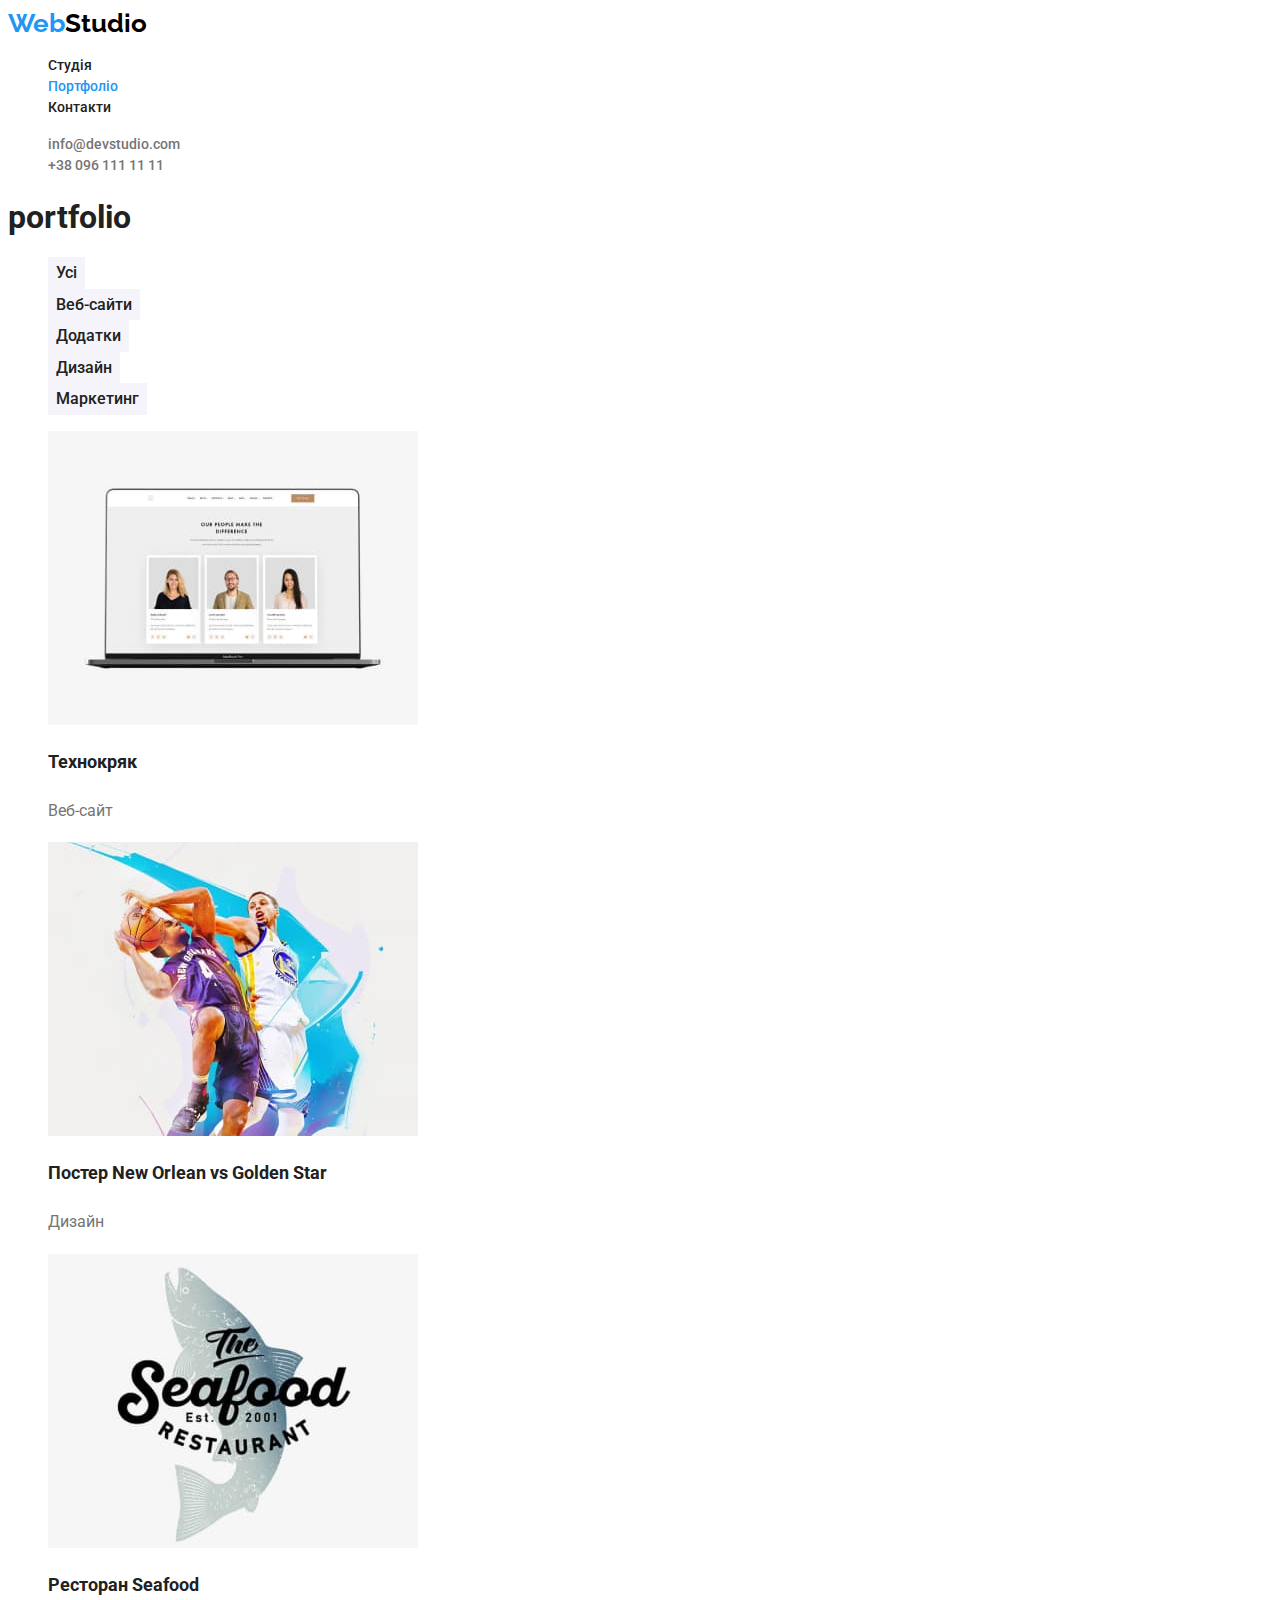
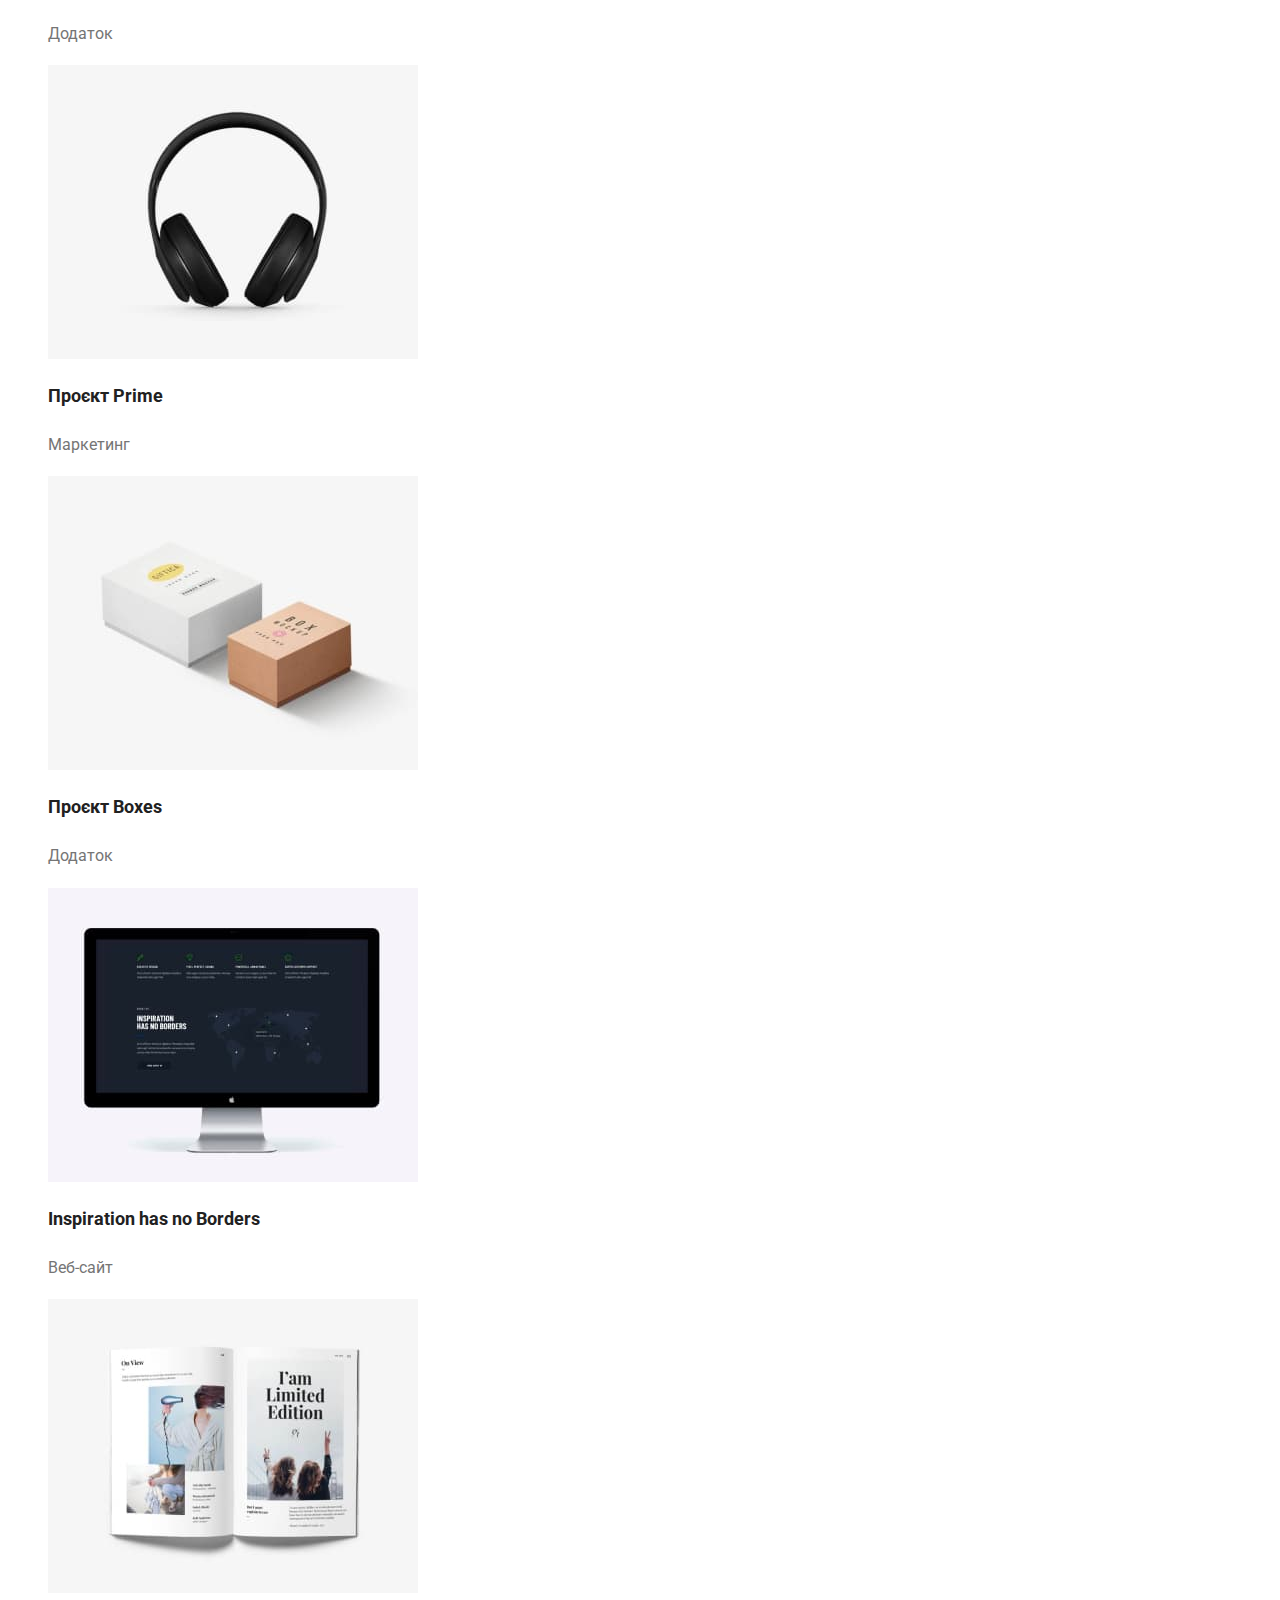
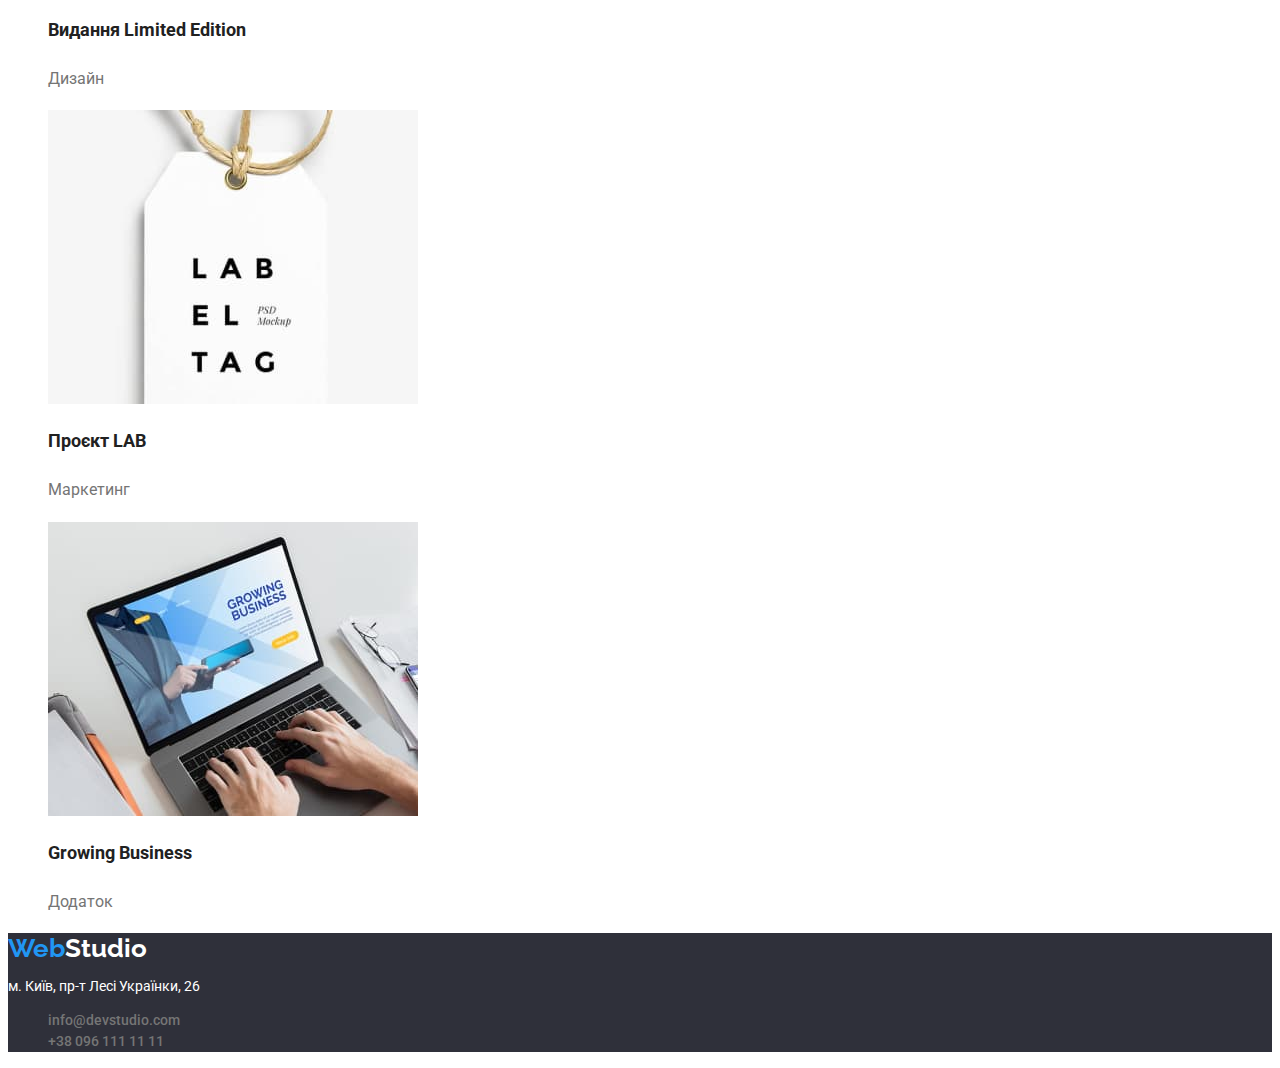
==== portfolio.html @ 23695742 "Adds files" ====
<!DOCTYPE html>
<html lang="uk">
<head>
    <meta charset="UTF-8">
    <meta http-equiv="X-UA-Compatible" content="IE=edge">
    <meta name="viewport" content="width=device-width, initial-scale=1.0">
    <title>Document</title>
    <link rel="stylesheet" href="./css/styles.css">
    <link rel="preconnect" href="https://fonts.googleapis.com">
    <link rel="preconnect" href="https://fonts.gstatic.com" crossorigin>
    <link href="https://fonts.googleapis.com/css2?family=Raleway:wght@700&family=Roboto:wght@400;500;700;900&display=swap"
        rel="stylesheet">
</head>
<body>
    <header>
        <a href="/" class="logo-fisrt">Web<span class="logo-second">Studio<span></a>
        <nav>
            <ul class="site-nav">
                <li><a href="./index.html" class="link">Студія</a></li>
                <li><a href="./portfolio.html" class="link current">Портфоліо</a></li>
                <li><a href="" class="link">Контакти</a></li>
            </ul>
        </nav>
        <ul class="contacts">
            <li><a href="mailto:info@devstudio.com" class="link">info@devstudio.com</a></li>
            <li><a href="telto:+380961111111" class="link">+38 096 111 11 11</a></li>
        </ul>
    </header>
    <main>
        <section>
            <h1>portfolio</h1>
            <ul>
                <li>
                    <button type="button" class="filter-button">Усі</button>
                </li>
                <li>
                    <button type="button" class="filter-button">Веб-сайти</button>
                </li>
                <li>
                    <button type="button" class="filter-button">Додатки</button>
                </li>
                <li>
                    <button type="button" class="filter-button">Дизайн</button>
                </li>
                <li>
                    <button type="button" class="filter-button">Маркетинг</button>
                </li>
            </ul>
            <ul>
                <li class="work">
                    <img src="./images/web.jpg" alt="website" width="370">
                    <h2 class="work-title">Технокряк</h3>
                    <p class="work-description">Веб-сайт</p>
                </li>
                <li class="work">
                    <img src="./images/design.jpg" alt="poster" width="370">
                    <h2 class="work-title">Постер <span lang="en">New Orlean vs Golden Star</span></h3>
                    <p class="work-description">Дизайн</p>
                </li>
                <li class="work">
                    <img src="./images/app.jpg" alt="restaurant" width="370">
                    <h2 class="work-title">Ресторан <span lang="en">Seafood</span></h3>
                    <p class="work-description">Додаток</p>
                </li>
                <li class="work">
                    <img src="./images/marketing.jpg" alt="headphones" width="370">
                    <h2 class="work-title">Проєкт <span lang="en">Prime</span></h3>
                    <p class="work-description">Маркетинг</p>
                </li>
                <li class="work">
                    <img src="./images/appbox.jpg" alt="boxes" width="370">
                    <h2 class="work-title">Проєкт <span lang="en">Boxes</span></h3>
                    <p class="work-description">Додаток</p>
                </li>
                <li class="work">
                    <img src="./images/webscreen.jpg" alt="screen" width="370">
                    <h2 lang="en" class="work-title">Inspiration has no Borders</h3>
                    <p class="work-description">Веб-сайт</p>
                </li>
                <li class="work">
                    <img src="./images/designbook.jpg" alt="book" width="370">
                    <h2 class="work-title">Видання <span lang="en">Limited Edition</span></h3>
                    <p class="work-description">Дизайн</p>
                </li>
                <li class="work">
                    <img src="./images/lab.jpg" alt="lab" width="370">
                    <h2 class="work-title">Проєкт <span lang="en">LAB</span></h3>
                    <p class="work-description">Маркетинг</p>
                </li>
                <li class="work">
                    <img src="./images/business.jpg" alt="laptop" width="370">
                    <h2 lang="en" class="work-title">Growing Business</h3>
                    <p class="work-description">Додаток</p>
                </li>
            </ul>
        </section>
    </main>
    <footer class="footer">
        <a href="/"class="logo-fisrt">Web<span class="logo-footer">Studio<span></a>
        <address>
            <p class="address">м. Київ, пр-т Лесі Українки, 26</p>
            <ul class="contacts">
                <li><a href="mailto:info@devstudio.com" class="link">info@devstudio.com</a></li>
                <li><a href="telto:+380961111111" class="link">+38 096 111 11 11</a></li>
            </ul>
        </address>
    </footer>
</body>
</html>
---- css/styles.css ----
:root {
    --primary-text-color: #212121;
    --secondary-text-color: #757575;
    --accent-color: #2196F3;
    --button-text: #fff;
    --background: #2F303A;
    --button-background: #F5F4FA;
}

body {
    background-color: var(--button-text);
    color: var(--primary-text-color);
    font-family: Roboto, sans-serif;
}
ul {
    list-style: none;
}
a {
    text-decoration: none;
}
/*logo*/
.logo-fisrt,
.logo-footer {
    color: var(--accent-color);
    font-family: Raleway, serif;
    font-weight: 700;
    font-size: 26px;
    line-height: 1.2;
}

.logo-second {
    color: #000;
}

/*site-nav*/

.site-nav .link{
    color: var(--primary-text-color);
    font-weight: 500;
    font-size: 14px;
    line-height: 1.5;
}

.site-nav .link:hover,
.site-nav .link:focus {
    color: var(--accent-color);  
}

.site-nav .link.current {
    color: var(--accent-color);    
}

/*contacts*/

.contacts .link {
    color: var(--secondary-text-color);
    font-weight: 500;
    font-size: 14px;
    line-height: 1.5;
}

.contacts .link:hover,
.contacts .link:focus {
    color: var(--accent-color);
}

/*герой*/

.hero {
    background-color: var(--background);
}

.hero-title {
    color: var(--button-text);
    font-weight: 900;
    font-size: 44px;
    line-height: 1.4;
    text-align: center;
    text-transform: uppercase;
}

.hero-button {
    background-color: var(--button-background);
    color: var(--primary-text-color);
    border-color: transparent;
    cursor: pointer;
    font-family: inherit;
    font-weight: 700;
    font-size: 16px;
    line-height: 1.9;
}

.hero-button:hover,
.hero-button:focus {
    background-color: var(--accent-color);
    color: var(--button-text)
}


/*section переваги*/

.advantages-title {
    font-weight: 700;
    font-size: 14px;
    line-height: 1.2;
}

.advantages-text {
    color: var(--secondary-text-color);
    font-size: 14px;
    line-height: 1.7;
}

/*sections Чим ми займаємося + Наша команда*/

.title {
    font-weight: 700;
    font-size: 36px;
    line-height: 1.2;
    text-align: center;
}

.team-name {
    font-weight: 500;
    font-size: 16px;
    line-height: 1.2;
}

.team-position {
    color: var(--secondary-text-color);
    line-height: 1.2;
}

/*footer*/

.footer {
    background-color: var(--background);
}

.logo-footer {
    color: var(--button-text);
}

.address {
    color: var(--button-text);
    font-style: normal;
    font-size: 14px;
}

footer .contacts {
    font-style: normal;
    color: rgba(255, 255, 255, 0.6);
}

/*PORTFOLIO PAGE*/

.filter-button {
    background-color: var(--button-background);
    color: var(--primary-text-color);
    border-color: transparent;
    cursor: pointer;
    font-family: inherit;
    font-weight: 500;
    font-size: 16px;
    line-height: 1.6;
}

.filter-button:hover,
.filter-button:focus {
    background-color: var(--accent-color);
    color: var(--button-text)
}

.work-title {
    font-weight: 700;
    font-size: 18px;
    line-height: 2;
}

.work-description {
    color: var(--secondary-text-color);
    line-height: 1.9;
}
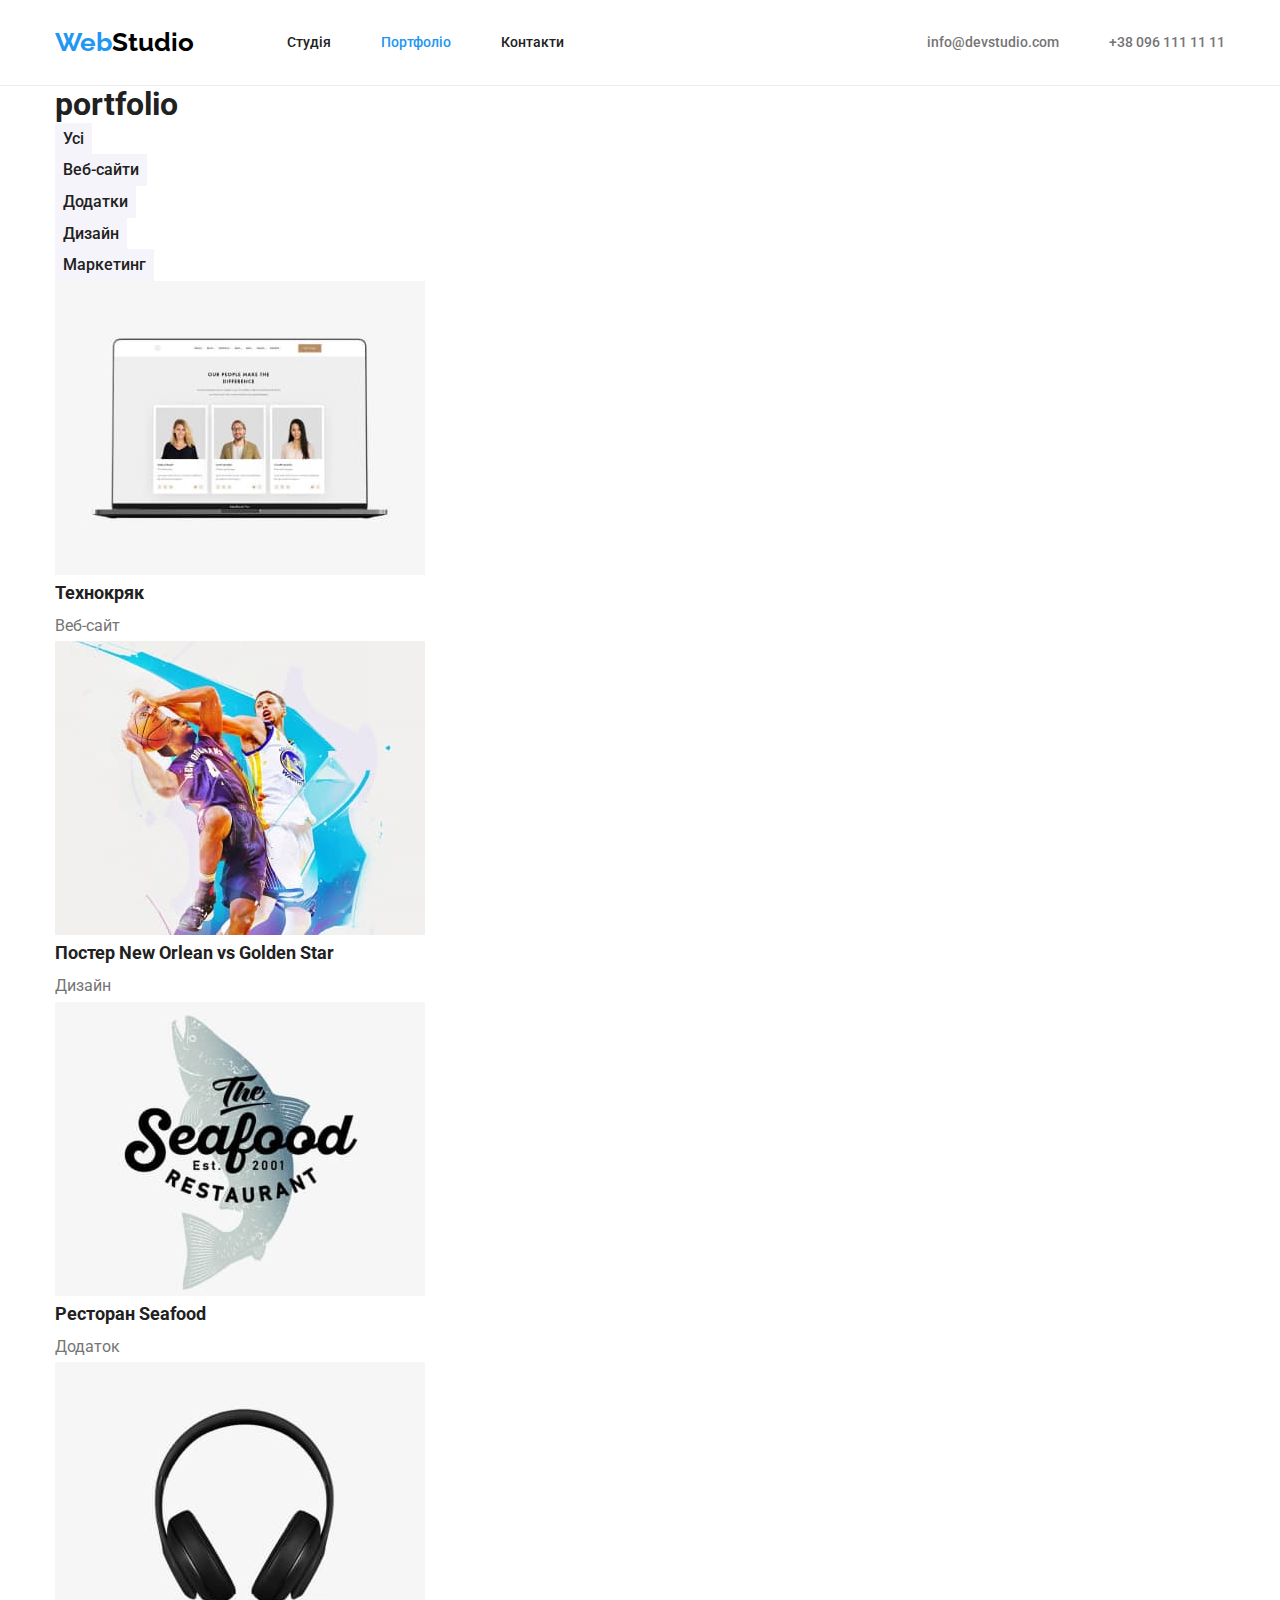
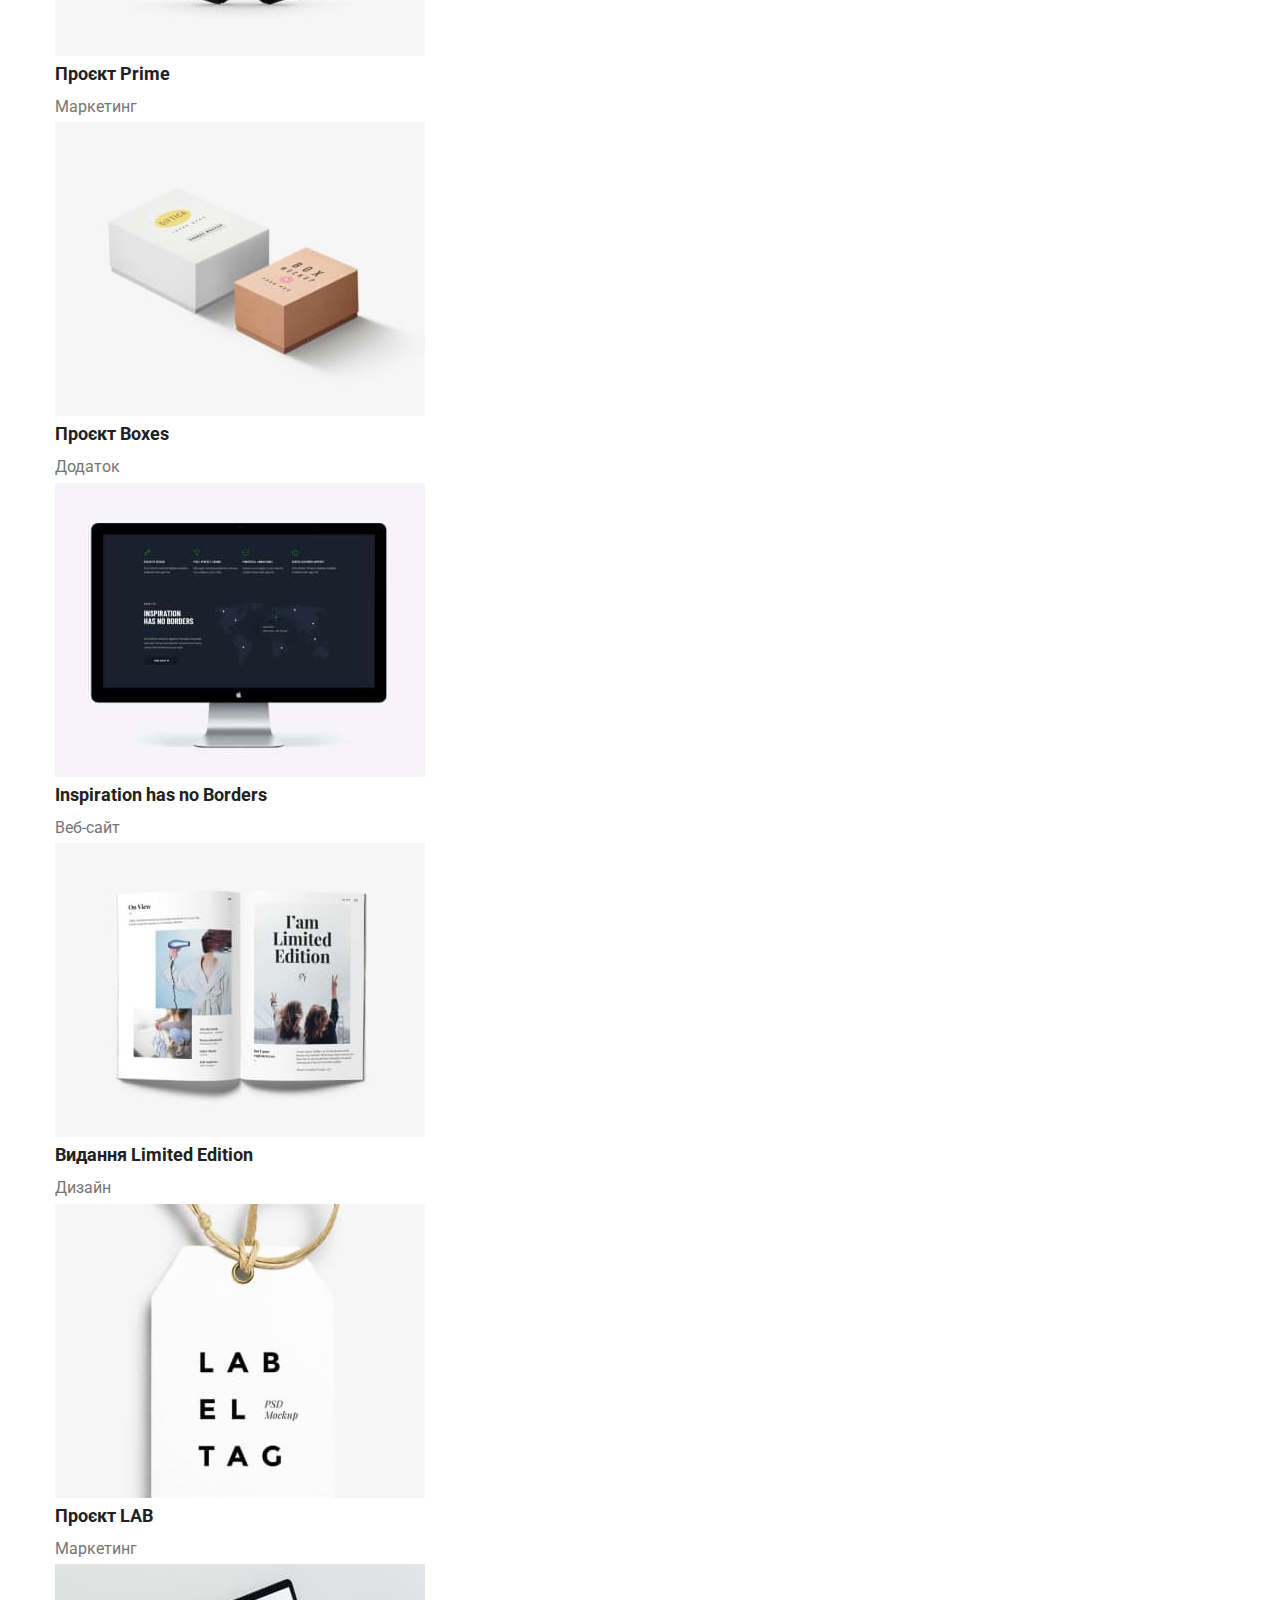
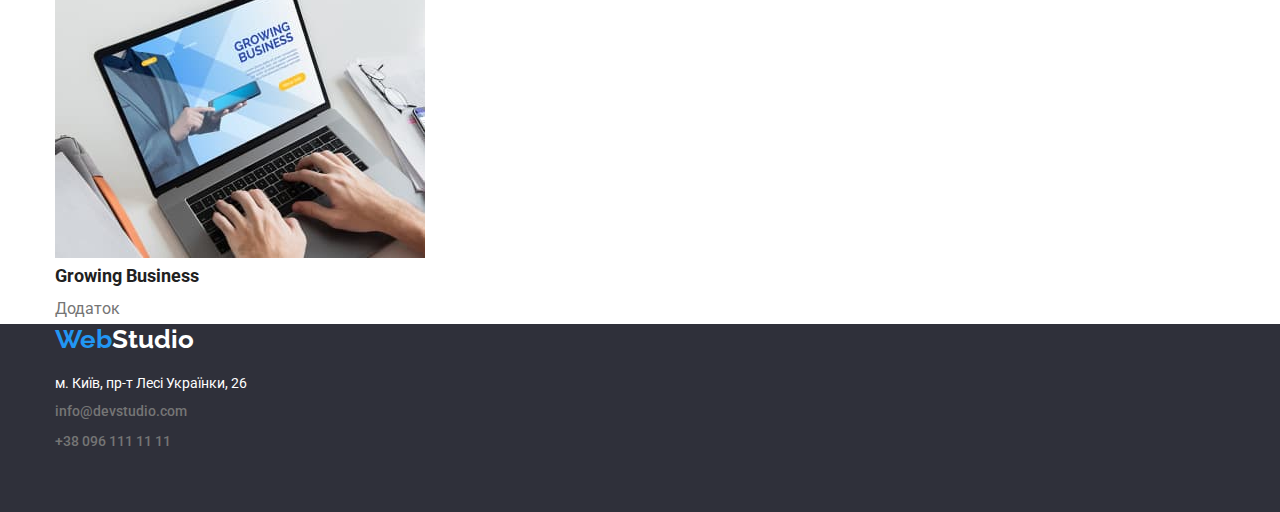
==== commit 69c395ad: "Adds element's positions" ====
--- a/portfolio.html
+++ b/portfolio.html
@@ -5,29 +5,33 @@
     <meta http-equiv="X-UA-Compatible" content="IE=edge">
     <meta name="viewport" content="width=device-width, initial-scale=1.0">
     <title>Document</title>
-    <link rel="stylesheet" href="./css/styles.css">
     <link rel="preconnect" href="https://fonts.googleapis.com">
     <link rel="preconnect" href="https://fonts.gstatic.com" crossorigin>
     <link href="https://fonts.googleapis.com/css2?family=Raleway:wght@700&family=Roboto:wght@400;500;700;900&display=swap"
         rel="stylesheet">
+    <link rel="stylesheet" href="https://cdnjs.cloudflare.com/ajax/libs/modern-normalize/1.1.0/modern-normalize.min.css">
+    <link rel="stylesheet" href="./css/styles.css">
 </head>
 <body>
-    <header>
-        <a href="/" class="logo-fisrt">Web<span class="logo-second">Studio<span></a>
-        <nav>
+    <header class="page-header">
+        <div class="container header-container">
+        <a href="/" class="logo-first-header">Web<span class="logo-second">Studio<span></a>
+        <nav class="navigation">
             <ul class="site-nav">
                 <li><a href="./index.html" class="link">Студія</a></li>
                 <li><a href="./portfolio.html" class="link current">Портфоліо</a></li>
                 <li><a href="" class="link">Контакти</a></li>
             </ul>
         </nav>
-        <ul class="contacts">
+        <ul class="header-contacts">
             <li><a href="mailto:info@devstudio.com" class="link">info@devstudio.com</a></li>
             <li><a href="telto:+380961111111" class="link">+38 096 111 11 11</a></li>
         </ul>
+        </div>
     </header>
     <main>
         <section>
+            <div class="container">
             <h1>portfolio</h1>
             <ul>
                 <li>
@@ -93,17 +97,20 @@
                     <p class="work-description">Додаток</p>
                 </li>
             </ul>
+            </div>
         </section>
     </main>
     <footer class="footer">
-        <a href="/"class="logo-fisrt">Web<span class="logo-footer">Studio<span></a>
-        <address>
-            <p class="address">м. Київ, пр-т Лесі Українки, 26</p>
-            <ul class="contacts">
-                <li><a href="mailto:info@devstudio.com" class="link">info@devstudio.com</a></li>
-                <li><a href="telto:+380961111111" class="link">+38 096 111 11 11</a></li>
-            </ul>
-        </address>
+        <div class="container">
+            <a href="/" class="logo-first">Web<span class="logo-footer">Studio<span></a>
+            <address>
+                <p class="address">м. Київ, пр-т Лесі Українки, 26</p>
+                <ul class="footer-contacts">
+                    <li class="mail"><a href="mailto:info@devstudio.com" class="link">info@devstudio.com</a></li>
+                    <li class="tel"><a href="telto:+380961111111" class="link">+38 096 111 11 11</a></li>
+                </ul>
+            </address>
+        </div>
     </footer>
 </body>
 </html>--- a/css/styles.css
+++ b/css/styles.css
@@ -12,15 +12,54 @@
     color: var(--primary-text-color);
     font-family: Roboto, sans-serif;
 }
+h1,
+h2,
+h3,
+h4,
+h5,
+h6,
+p {
+    margin-top: 0;
+    margin-bottom: 0;
+}
 ul {
     list-style: none;
+    margin-top: 0;
+    margin-bottom: 0;
+    padding-left: 0;
+}
+img {
+    display: block;
 }
 a {
     text-decoration: none;
 }
+
+.container {
+    width: 1200px;
+    margin-left: auto;
+    margin-right: auto;
+    padding-left: 15px;
+    padding-right: 15px;
+}
+
+/*===================================================HEADER===========================================================*/
+
+.header-container {
+    display: flex;
+    align-items: center;
+}
+
+.page-header {
+    border-bottom-width: 1px;
+    border-bottom-style: solid;
+    border-bottom-color: #ECECEC;
+}
+
 /*logo*/
-.logo-fisrt,
-.logo-footer {
+.logo-first,
+.logo-footer,
+.logo-first-header {
     color: var(--accent-color);
     font-family: Raleway, serif;
     font-weight: 700;
@@ -32,7 +71,24 @@
     color: #000;
 }
 
+.logo-second,
+.logo-first-header {
+    padding-top: 25px;
+    padding-bottom: 25px;
+}
+
 /*site-nav*/
+
+.navigation {
+    margin-left: 93px;
+    padding-top: 32px;
+    padding-bottom: 32px;
+}
+
+.site-nav {
+    display: flex;
+    column-gap: 50px;
+}
 
 .site-nav .link{
     color: var(--primary-text-color);
@@ -52,22 +108,32 @@
 
 /*contacts*/
 
-.contacts .link {
+.header-contacts {
+    display: flex;
+    column-gap: 50px;
+    margin-left: auto;
+}
+
+.header-contacts .link,
+.footer-contacts .link {
     color: var(--secondary-text-color);
     font-weight: 500;
     font-size: 14px;
     line-height: 1.5;
 }
 
-.contacts .link:hover,
-.contacts .link:focus {
+.header-contacts .link:hover,
+.header-contacts .link:focus,
+.footer-contacts .link:hover,
+.footer-contacts .link:focus {
     color: var(--accent-color);
 }
 
-/*герой*/
+/*======================================================герой================================================================*/
 
 .hero {
     background-color: var(--background);
+    text-align: center;
 }
 
 .hero-title {
@@ -77,6 +143,8 @@
     line-height: 1.4;
     text-align: center;
     text-transform: uppercase;
+    padding-top: 200px;
+    margin-bottom: 30px;
 }
 
 .hero-button {
@@ -88,16 +156,37 @@
     font-weight: 700;
     font-size: 16px;
     line-height: 1.9;
+    border-radius: 4px;
+    border: none;
+    padding: 10px 32px;
+    min-width: 216px;
+    margin-bottom: 200px;
+    box-shadow: 0px 4px 4px rgba(0, 0, 0, 0.15);
 }
 
 .hero-button:hover,
 .hero-button:focus {
     background-color: var(--accent-color);
-    color: var(--button-text)
-}
-
-
-/*section переваги*/
+    color: var(--button-text);
+    box-shadow: 0px 4px 4px rgba(0, 0, 0, 0.15);
+}
+
+
+/*==============================================section переваги========================================================*/
+
+.visually-hidden {
+    position: absolute;
+    width: 1px;
+    height: 1px;
+    margin: -1px;
+    border: 0;
+    padding: 0;
+
+    white-space: nowrap;
+    clip-path: inset(100%);
+    clip: rect(0 0 0 0);
+    overflow: hidden;
+}
 
 .advantages-title {
     font-weight: 700;
@@ -111,27 +200,91 @@
     line-height: 1.7;
 }
 
-/*sections Чим ми займаємося + Наша команда*/
-
-.title {
+.advantages {
+    display: flex;
+    column-gap: 30px;
+    padding-top: 94px;
+    padding-bottom: 94px;
+}
+
+/*===============================================sections Чим ми займаємося + Наша команда=================================================*/
+
+.title-images {
     font-weight: 700;
     font-size: 36px;
     line-height: 1.2;
     text-align: center;
+    margin-bottom: 50px;
+}
+
+.images {
+    display: flex;
+    column-gap: 30px;
+    padding-bottom: 94px;
+}
+
+.team {
+    background-color: var(--button-background);
+}
+
+.title-team {
+    font-weight: 700;
+    font-size: 36px;
+    line-height: 1.2;
+    text-align: center;
+    padding-top: 94px;
+    margin-bottom: 50px;
 }
 
 .team-name {
     font-weight: 500;
     font-size: 16px;
     line-height: 1.2;
+    padding-top: 30px;
+    
 }
 
 .team-position {
     color: var(--secondary-text-color);
     line-height: 1.2;
-}
-
-/*footer*/
+    border-radius: 0px 0px 4px 4px;
+    padding-top: 10px;
+    padding-bottom: 30px;
+}
+
+.igor {
+    box-shadow: 0px 1px 3px rgba(0, 0, 0, 0.12), 0px 1px 1px rgba(0, 0, 0, 0.14), 0px 2px 1px rgba(0, 0, 0, 0.2);
+    border-radius: 0px 0px 4px 4px;
+}
+
+.olga {
+    box-shadow: 0px 1px 3px rgba(0, 0, 0, 0.12), 0px 1px 1px rgba(0, 0, 0, 0.14), 0px 2px 1px rgba(0, 0, 0, 0.2);
+    border-radius: 0px 0px 4px 4px;
+}
+
+.mykola {
+    box-shadow: 0px 1px 3px rgba(0, 0, 0, 0.12), 0px 1px 1px rgba(0, 0, 0, 0.14), 0px 2px 1px rgba(0, 0, 0, 0.2);
+    border-radius: 0px 0px 4px 4px;
+}
+
+.myhailo {
+    box-shadow: 0px 1px 3px rgba(0, 0, 0, 0.12), 0px 1px 1px rgba(0, 0, 0, 0.14), 0px 2px 1px rgba(0, 0, 0, 0.2);
+    border-radius: 0px 0px 4px 4px;
+}
+
+.team-name,
+.team-position {
+    background-color: #fff;
+}
+
+.people {
+    display: flex;
+    column-gap: 30px;
+    text-align: center;
+    padding-bottom: 94px;
+}
+
+/*================================================================footer====================================================*/
 
 .footer {
     background-color: var(--background);
@@ -139,17 +292,32 @@
 
 .logo-footer {
     color: var(--button-text);
+}
+
+.logo-first,
+.logo-footer {
+    padding-top: 60px;
 }
 
 .address {
     color: var(--button-text);
     font-style: normal;
     font-size: 14px;
-}
-
-footer .contacts {
+    margin-top: 20px;
+    margin-bottom: 9px;
+}
+
+.footer-contacts {
     font-style: normal;
     color: rgba(255, 255, 255, 0.6);
+}
+
+.mail {
+    margin-bottom: 9px;
+}
+
+.tel {
+    padding-bottom: 60px;
 }
 
 /*PORTFOLIO PAGE*/
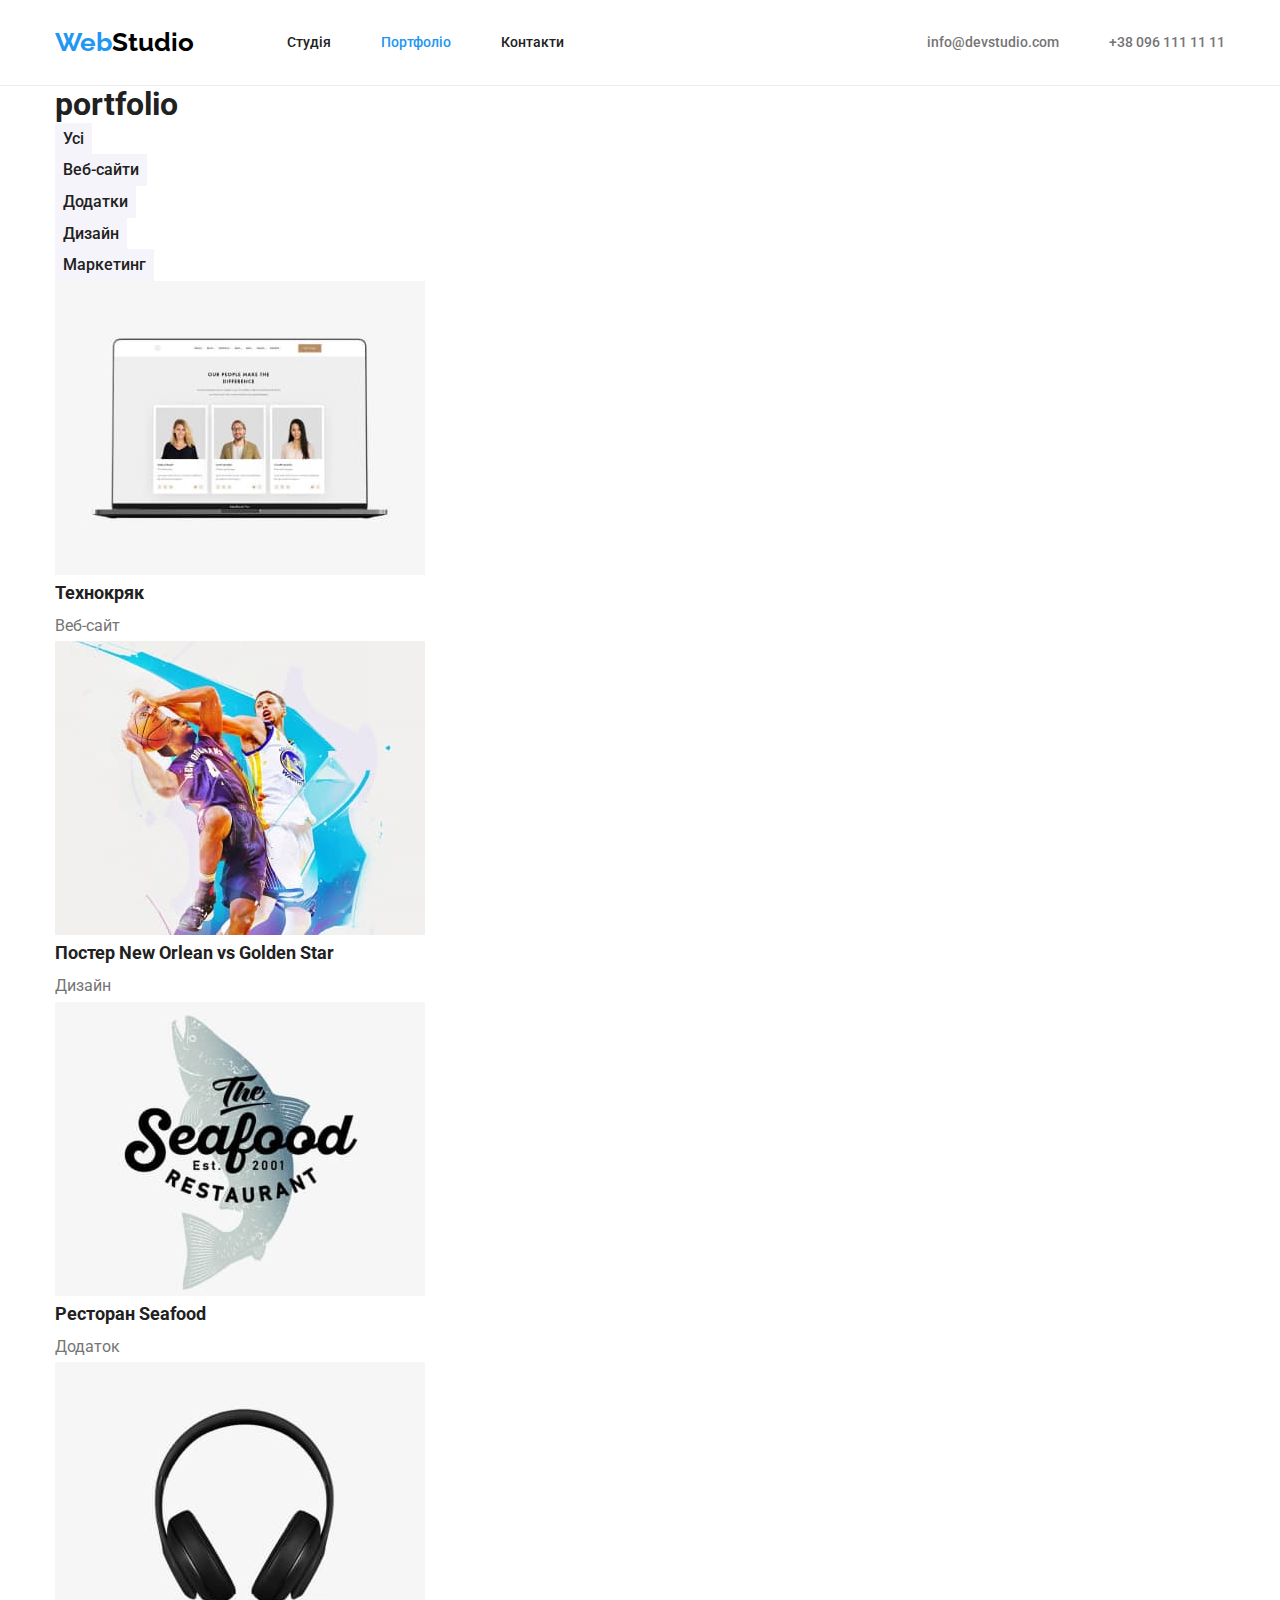
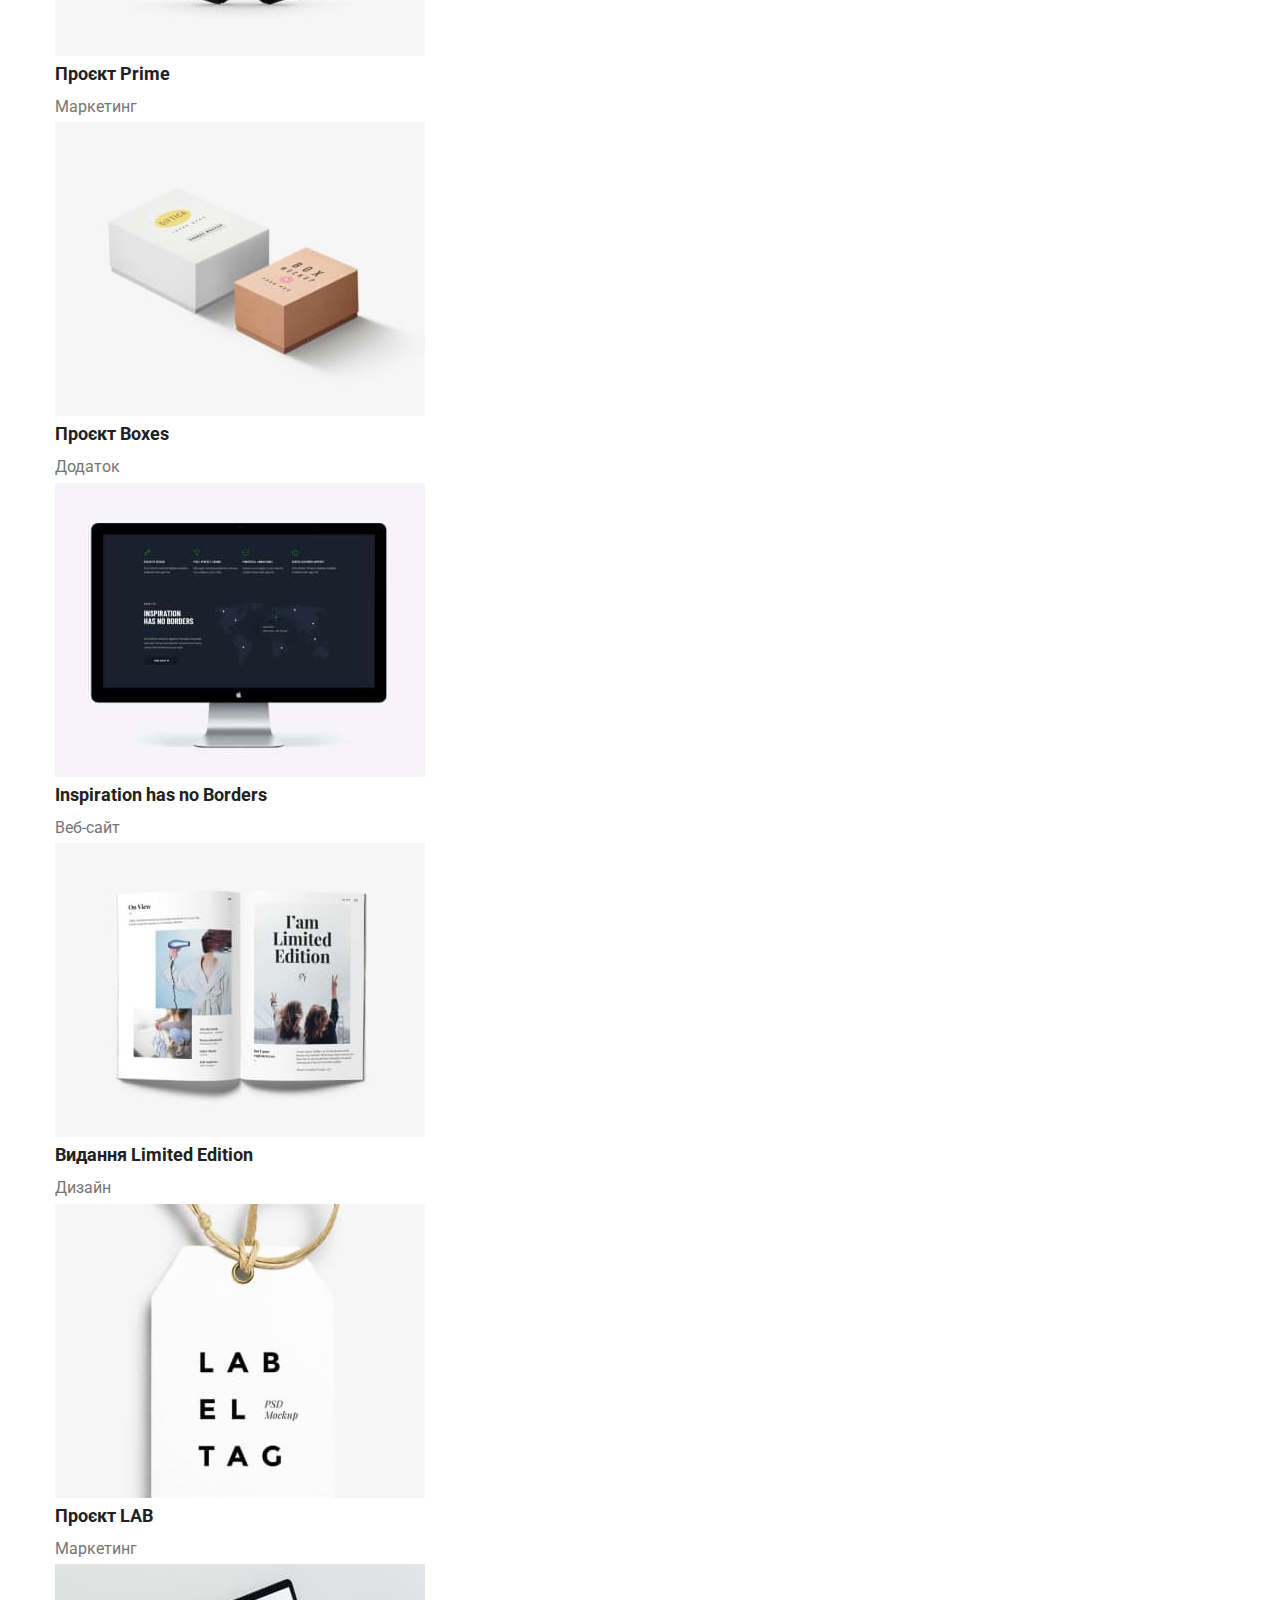
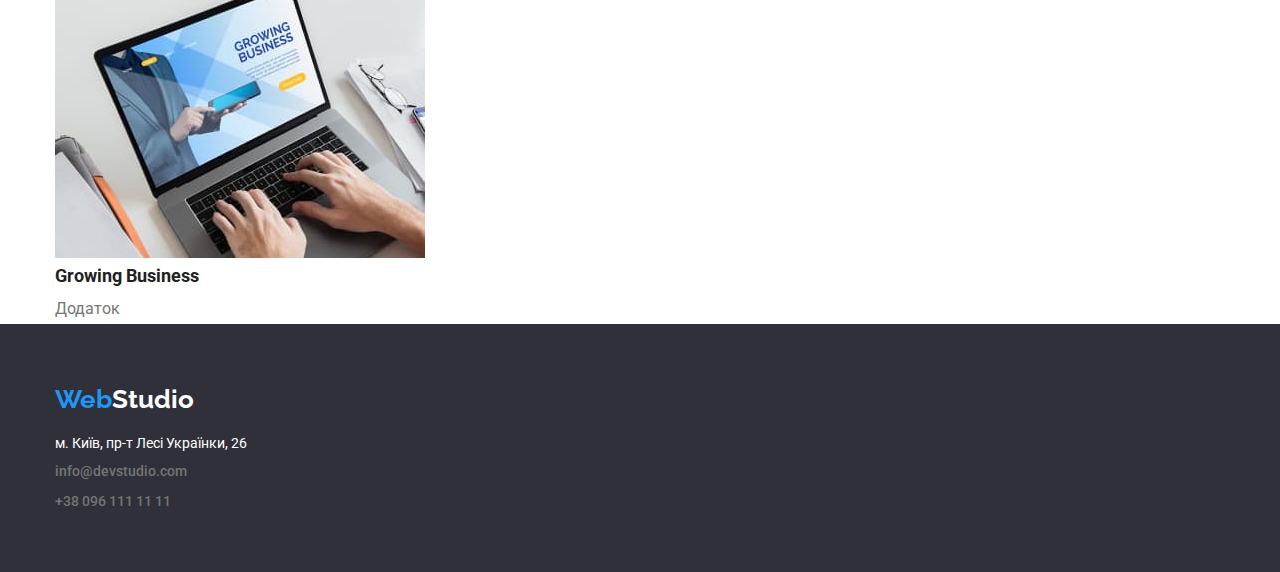
==== commit 674dc89a: "Adds corrections" ====
--- a/portfolio.html
+++ b/portfolio.html
@@ -101,7 +101,7 @@
         </section>
     </main>
     <footer class="footer">
-        <div class="container">
+        <div class="container footer-container">
             <a href="/" class="logo-first">Web<span class="logo-footer">Studio<span></a>
             <address>
                 <p class="address">м. Київ, пр-т Лесі Українки, 26</p>
--- a/css/styles.css
+++ b/css/styles.css
@@ -294,8 +294,7 @@
     color: var(--button-text);
 }
 
-.logo-first,
-.logo-footer {
+.footer-container {
     padding-top: 60px;
 }
 
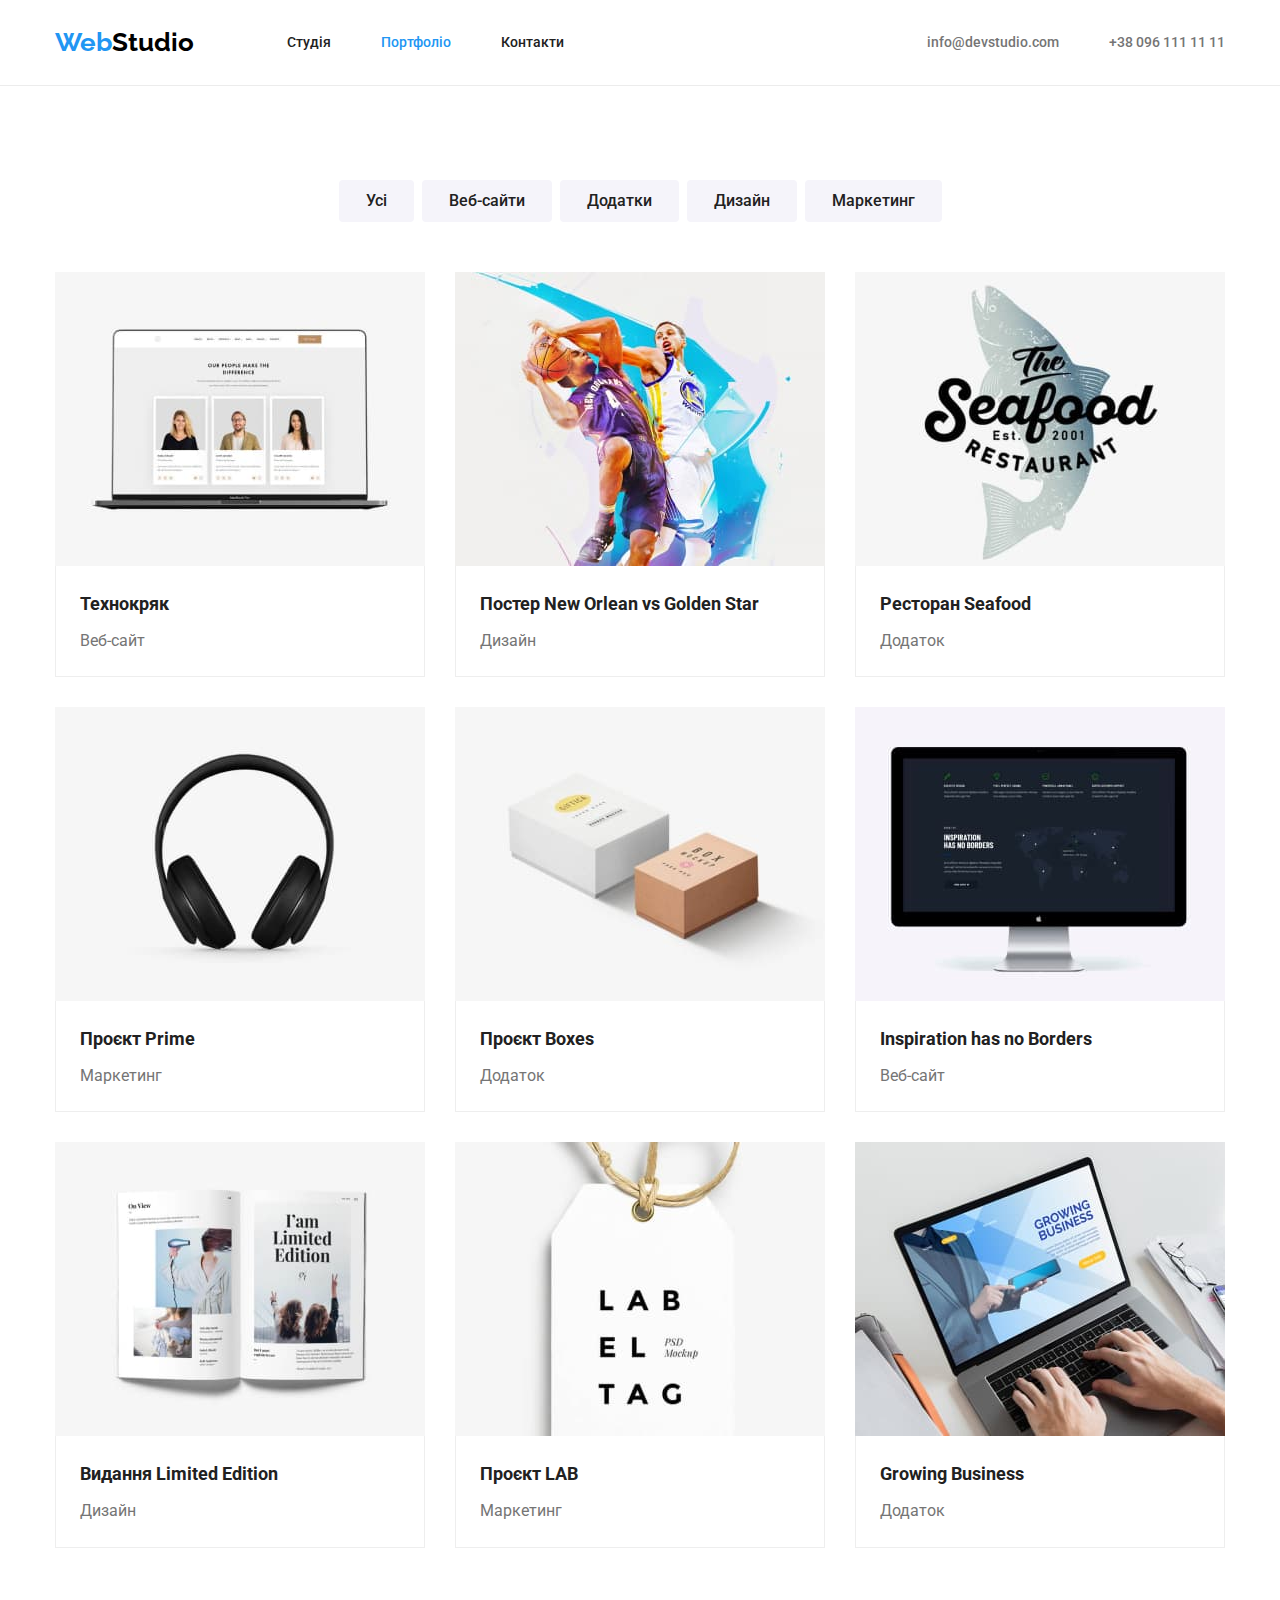
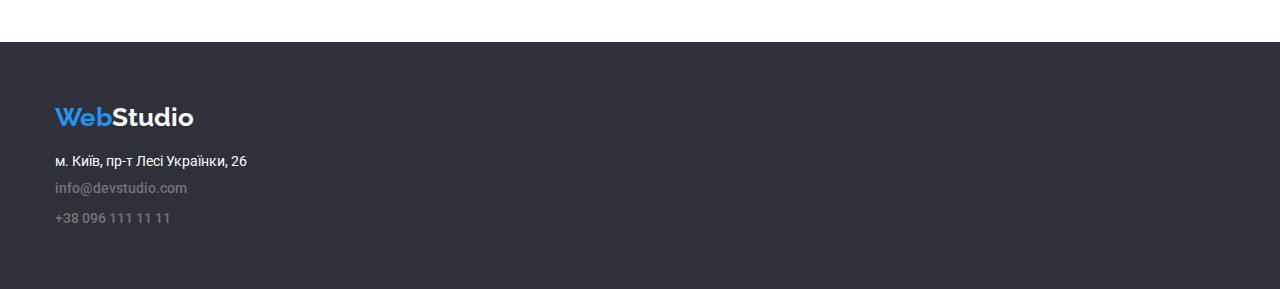
==== commit 910c1f15: "Adds final positioning" ====
--- a/portfolio.html
+++ b/portfolio.html
@@ -30,10 +30,10 @@
         </div>
     </header>
     <main>
-        <section>
+        <section class="section">
             <div class="container">
-            <h1>portfolio</h1>
-            <ul>
+            <h1 class="visually-hidden" hidden>portfolio</h1>
+            <ul class="nav-buttons">
                 <li>
                     <button type="button" class="filter-button">Усі</button>
                 </li>
@@ -50,7 +50,7 @@
                     <button type="button" class="filter-button">Маркетинг</button>
                 </li>
             </ul>
-            <ul>
+            <ul class="work-example">
                 <li class="work">
                     <img src="./images/web.jpg" alt="website" width="370">
                     <h2 class="work-title">Технокряк</h3>
--- a/css/styles.css
+++ b/css/styles.css
@@ -161,18 +161,24 @@
     padding: 10px 32px;
     min-width: 216px;
     margin-bottom: 200px;
-    box-shadow: 0px 4px 4px rgba(0, 0, 0, 0.15);
+    
 }
 
 .hero-button:hover,
 .hero-button:focus {
     background-color: var(--accent-color);
     color: var(--button-text);
+    border-radius: 4px;
     box-shadow: 0px 4px 4px rgba(0, 0, 0, 0.15);
 }
 
 
 /*==============================================section переваги========================================================*/
+
+.section {
+    padding-top: 94px;
+    padding-bottom: 94px;
+}
 
 .visually-hidden {
     position: absolute;
@@ -203,8 +209,6 @@
 .advantages {
     display: flex;
     column-gap: 30px;
-    padding-top: 94px;
-    padding-bottom: 94px;
 }
 
 /*===============================================sections Чим ми займаємося + Наша команда=================================================*/
@@ -220,7 +224,6 @@
 .images {
     display: flex;
     column-gap: 30px;
-    padding-bottom: 94px;
 }
 
 .team {
@@ -232,7 +235,6 @@
     font-size: 36px;
     line-height: 1.2;
     text-align: center;
-    padding-top: 94px;
     margin-bottom: 50px;
 }
 
@@ -281,7 +283,6 @@
     display: flex;
     column-gap: 30px;
     text-align: center;
-    padding-bottom: 94px;
 }
 
 /*================================================================footer====================================================*/
@@ -319,7 +320,7 @@
     padding-bottom: 60px;
 }
 
-/*PORTFOLIO PAGE*/
+/*========================================================PORTFOLIO PAGE===================================================================*/
 
 .filter-button {
     background-color: var(--button-background);
@@ -330,21 +331,61 @@
     font-weight: 500;
     font-size: 16px;
     line-height: 1.6;
+    padding: 6px 25px;
+    border-radius: 4px;
 }
 
 .filter-button:hover,
 .filter-button:focus {
     background-color: var(--accent-color);
-    color: var(--button-text)
+    color: var(--button-text);
+    border-radius: 4px;
+    box-shadow: 0px 3px 1px rgba(0, 0, 0, 0.1), 0px 1px 2px rgba(0, 0, 0, 0.08), 0px 2px 2px rgba(0, 0, 0, 0.12);
+}
+
+.nav-buttons {
+    display: flex;
+    justify-content: center;
+    column-gap: 8px;
+    padding-bottom: 50px;
+}
+
+.work-example {
+    display: flex;
+    flex-wrap: wrap;
+    gap: 30px;
+}
+
+.work {
+    flex-basis: calc((100% - 60px) / 3);
 }
 
 .work-title {
     font-weight: 700;
     font-size: 18px;
     line-height: 2;
+    border-left-width: 1px;
+    border-left-style: solid;
+    border-left-color: #EEEEEE;
+    border-right-width: 1px;
+    border-right-style: solid;
+    border-right-color: #EEEEEE;
+    padding: 20px 24px 4px;
 }
 
 .work-description {
     color: var(--secondary-text-color);
     line-height: 1.9;
-}
+    border-bottom-width: 1px;
+    border-bottom-style: solid;
+    border-bottom-color: #EEEEEE;
+    border-left-width: 1px;
+    border-left-style: solid;
+    border-left-color: #EEEEEE;
+    border-right-width: 1px;
+    border-right-style: solid;
+    border-right-color: #EEEEEE;
+    padding-left: 24px;
+    padding-right: 24px;
+    padding-bottom: 20px;
+}
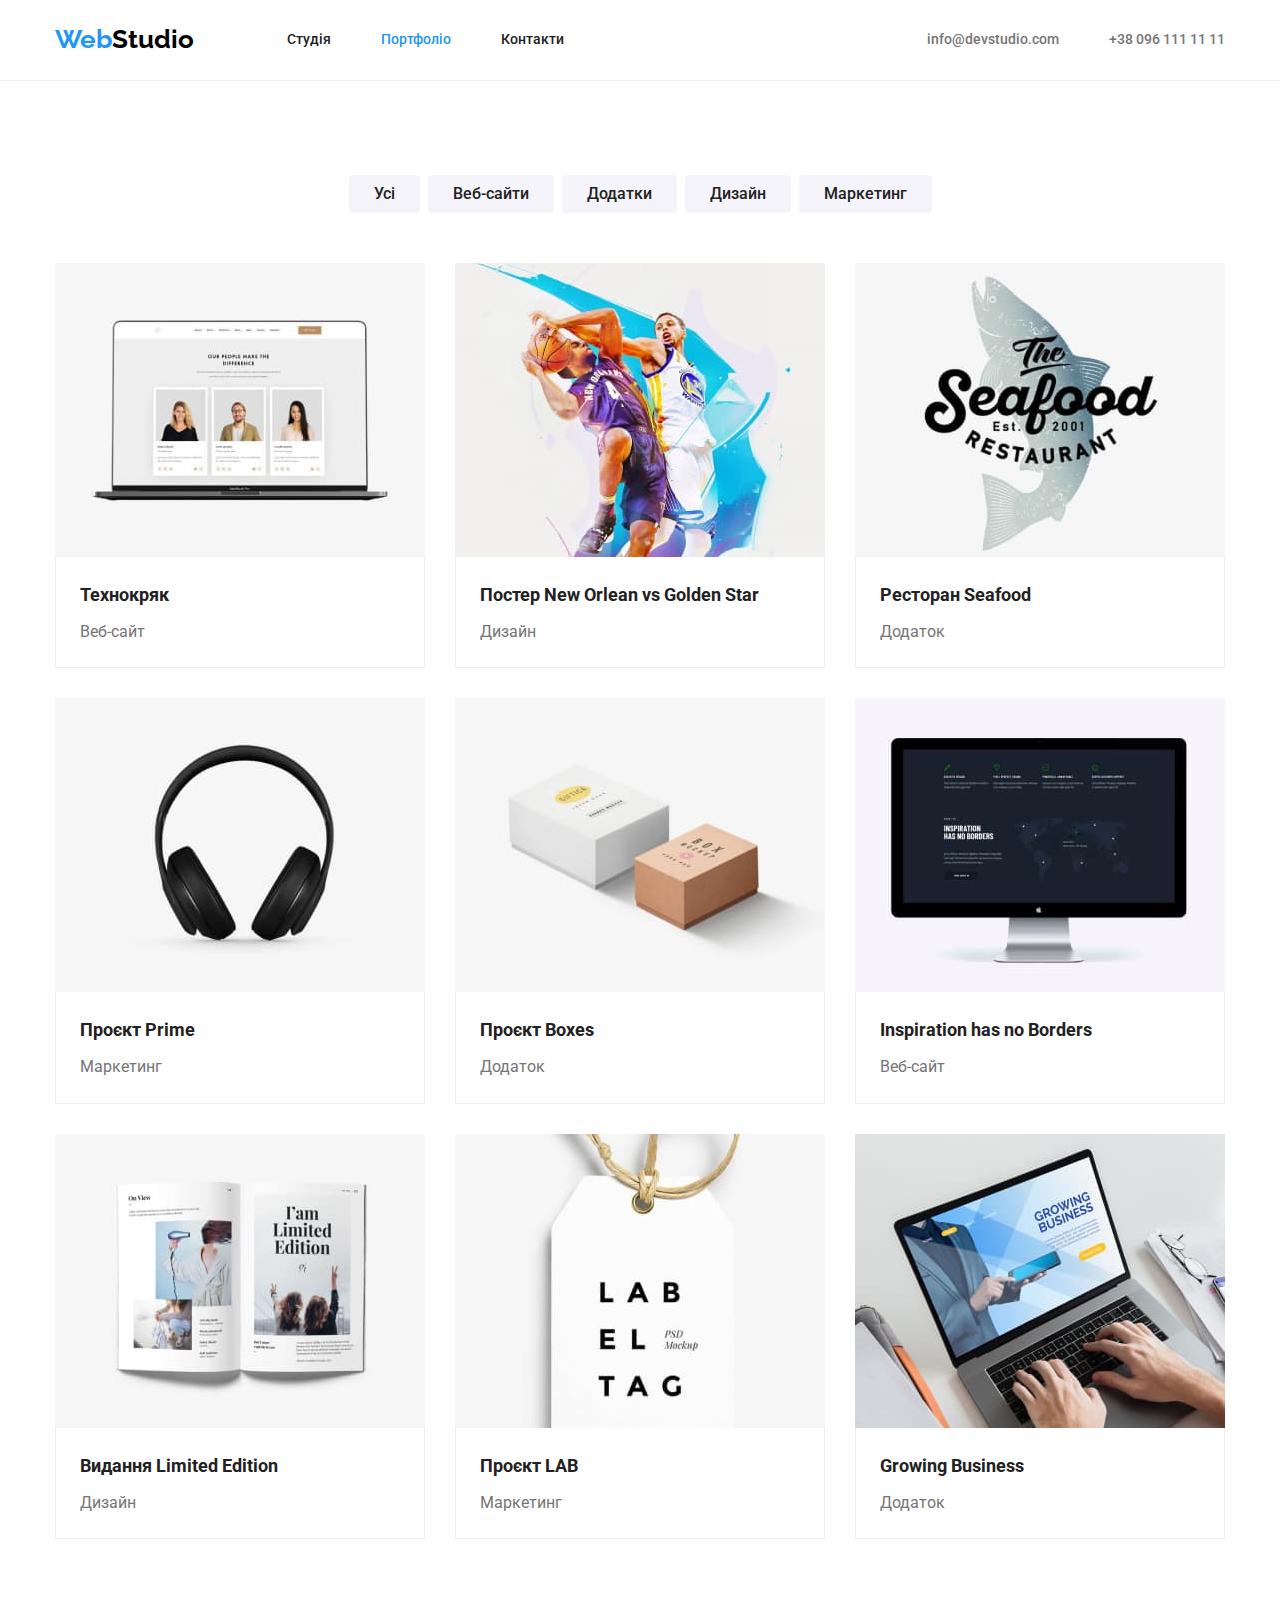
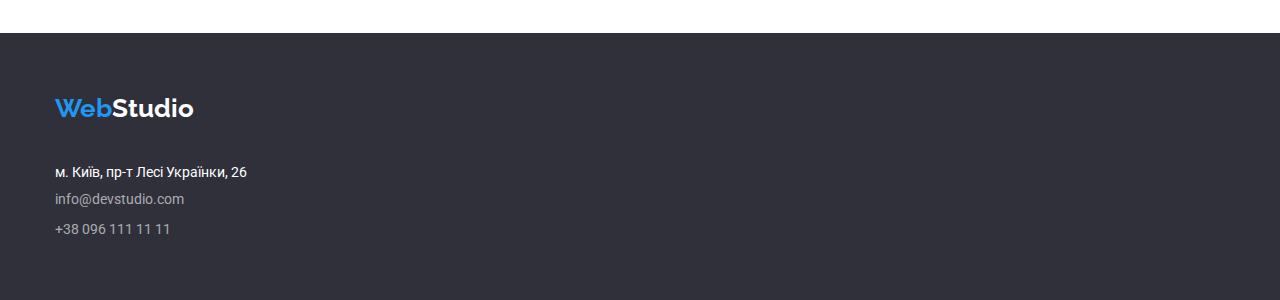
==== commit e12fd6cc: "Adds corrections" ====
--- a/portfolio.html
+++ b/portfolio.html
@@ -53,48 +53,66 @@
             <ul class="work-example">
                 <li class="work">
                     <img src="./images/web.jpg" alt="website" width="370">
+                    <div class="title-description">
                     <h2 class="work-title">Технокряк</h3>
                     <p class="work-description">Веб-сайт</p>
+                    </div>
                 </li>
                 <li class="work">
                     <img src="./images/design.jpg" alt="poster" width="370">
+                    <div class="title-description">
                     <h2 class="work-title">Постер <span lang="en">New Orlean vs Golden Star</span></h3>
                     <p class="work-description">Дизайн</p>
+                    </div>
                 </li>
                 <li class="work">
                     <img src="./images/app.jpg" alt="restaurant" width="370">
+                    <div class="title-description">
                     <h2 class="work-title">Ресторан <span lang="en">Seafood</span></h3>
                     <p class="work-description">Додаток</p>
+                    </div>
                 </li>
                 <li class="work">
                     <img src="./images/marketing.jpg" alt="headphones" width="370">
+                    <div class="title-description">
                     <h2 class="work-title">Проєкт <span lang="en">Prime</span></h3>
                     <p class="work-description">Маркетинг</p>
+                    </div>
                 </li>
                 <li class="work">
                     <img src="./images/appbox.jpg" alt="boxes" width="370">
+                    <div class="title-description">
                     <h2 class="work-title">Проєкт <span lang="en">Boxes</span></h3>
                     <p class="work-description">Додаток</p>
+                    </div>
                 </li>
                 <li class="work">
                     <img src="./images/webscreen.jpg" alt="screen" width="370">
+                    <div class="title-description">
                     <h2 lang="en" class="work-title">Inspiration has no Borders</h3>
                     <p class="work-description">Веб-сайт</p>
+                    </div>
                 </li>
                 <li class="work">
                     <img src="./images/designbook.jpg" alt="book" width="370">
+                    <div class="title-description">
                     <h2 class="work-title">Видання <span lang="en">Limited Edition</span></h3>
                     <p class="work-description">Дизайн</p>
+                    </div>
                 </li>
                 <li class="work">
                     <img src="./images/lab.jpg" alt="lab" width="370">
+                    <div class="title-description">
                     <h2 class="work-title">Проєкт <span lang="en">LAB</span></h3>
                     <p class="work-description">Маркетинг</p>
+                    </div>
                 </li>
                 <li class="work">
                     <img src="./images/business.jpg" alt="laptop" width="370">
+                    <div class="title-description">
                     <h2 lang="en" class="work-title">Growing Business</h3>
                     <p class="work-description">Додаток</p>
+                    </div>
                 </li>
             </ul>
             </div>
@@ -106,8 +124,8 @@
             <address>
                 <p class="address">м. Київ, пр-т Лесі Українки, 26</p>
                 <ul class="footer-contacts">
-                    <li class="mail"><a href="mailto:info@devstudio.com" class="link">info@devstudio.com</a></li>
-                    <li class="tel"><a href="telto:+380961111111" class="link">+38 096 111 11 11</a></li>
+                    <li class="mail-tel"><a href="mailto:info@devstudio.com" class="link">info@devstudio.com</a></li>
+                    <li class="mail-tel"><a href="telto:+380961111111" class="link">+38 096 111 11 11</a></li>
                 </ul>
             </address>
         </div>
--- a/css/styles.css
+++ b/css/styles.css
@@ -54,6 +54,8 @@
     border-bottom-width: 1px;
     border-bottom-style: solid;
     border-bottom-color: #ECECEC;
+    padding-top: 24px;
+    padding-bottom: 25px;
 }
 
 /*logo*/
@@ -71,18 +73,10 @@
     color: #000;
 }
 
-.logo-second,
-.logo-first-header {
-    padding-top: 25px;
-    padding-bottom: 25px;
-}
-
 /*site-nav*/
 
 .navigation {
     margin-left: 93px;
-    padding-top: 32px;
-    padding-bottom: 32px;
 }
 
 .site-nav {
@@ -114,8 +108,7 @@
     margin-left: auto;
 }
 
-.header-contacts .link,
-.footer-contacts .link {
+.header-contacts .link {
     color: var(--secondary-text-color);
     font-weight: 500;
     font-size: 14px;
@@ -134,6 +127,8 @@
 .hero {
     background-color: var(--background);
     text-align: center;
+    padding-top: 200px;
+    padding-bottom: 200px;
 }
 
 .hero-title {
@@ -143,7 +138,6 @@
     line-height: 1.4;
     text-align: center;
     text-transform: uppercase;
-    padding-top: 200px;
     margin-bottom: 30px;
 }
 
@@ -158,10 +152,7 @@
     line-height: 1.9;
     border-radius: 4px;
     border: none;
-    padding: 10px 32px;
-    min-width: 216px;
-    margin-bottom: 200px;
-    
+    padding: 10px 32px; 
 }
 
 .hero-button:hover,
@@ -194,10 +185,15 @@
     overflow: hidden;
 }
 
+.item {
+    max-width: 270px;
+}
+
 .advantages-title {
     font-weight: 700;
     font-size: 14px;
     line-height: 1.2;
+    margin-bottom: 10px;
 }
 
 .advantages-text {
@@ -213,6 +209,11 @@
 
 /*===============================================sections Чим ми займаємося + Наша команда=================================================*/
 
+.section-images {
+    padding-bottom: 94px;
+}
+
+
 .title-images {
     font-weight: 700;
     font-size: 36px;
@@ -235,49 +236,32 @@
     font-size: 36px;
     line-height: 1.2;
     text-align: center;
-    margin-bottom: 50px;
 }
 
 .team-name {
     font-weight: 500;
     font-size: 16px;
-    line-height: 1.2;
-    padding-top: 30px;
-    
+    line-height: 1.2;    
+    margin-bottom: 10px;
 }
 
 .team-position {
     color: var(--secondary-text-color);
     line-height: 1.2;
+}
+
+.name-position {
     border-radius: 0px 0px 4px 4px;
-    padding-top: 10px;
+    padding-top: 30px;
     padding-bottom: 30px;
-}
-
-.igor {
+    background-color: #fff;
+}
+
+.person {
     box-shadow: 0px 1px 3px rgba(0, 0, 0, 0.12), 0px 1px 1px rgba(0, 0, 0, 0.14), 0px 2px 1px rgba(0, 0, 0, 0.2);
     border-radius: 0px 0px 4px 4px;
 }
 
-.olga {
-    box-shadow: 0px 1px 3px rgba(0, 0, 0, 0.12), 0px 1px 1px rgba(0, 0, 0, 0.14), 0px 2px 1px rgba(0, 0, 0, 0.2);
-    border-radius: 0px 0px 4px 4px;
-}
-
-.mykola {
-    box-shadow: 0px 1px 3px rgba(0, 0, 0, 0.12), 0px 1px 1px rgba(0, 0, 0, 0.14), 0px 2px 1px rgba(0, 0, 0, 0.2);
-    border-radius: 0px 0px 4px 4px;
-}
-
-.myhailo {
-    box-shadow: 0px 1px 3px rgba(0, 0, 0, 0.12), 0px 1px 1px rgba(0, 0, 0, 0.14), 0px 2px 1px rgba(0, 0, 0, 0.2);
-    border-radius: 0px 0px 4px 4px;
-}
-
-.team-name,
-.team-position {
-    background-color: #fff;
-}
 
 .people {
     display: flex;
@@ -289,36 +273,39 @@
 
 .footer {
     background-color: var(--background);
+    padding-top: 60px;
+    padding-bottom: 60px;
+    
 }
 
 .logo-footer {
     color: var(--button-text);
 }
 
-.footer-container {
-    padding-top: 60px;
+.logo-first,
+.logo-footer {
+    display: inline-block;
+    margin-bottom: 20px;
 }
 
 .address {
     color: var(--button-text);
     font-style: normal;
     font-size: 14px;
-    margin-top: 20px;
     margin-bottom: 9px;
 }
 
-.footer-contacts {
+.footer-contacts .link {
+    color: rgba(255, 255, 255, 0.6);
+    font-size: 14px;
+    line-height: 1.5;
     font-style: normal;
-    color: rgba(255, 255, 255, 0.6);
-}
-
-.mail {
+}
+
+.mail-tel:not(:last-child) {
     margin-bottom: 9px;
 }
 
-.tel {
-    padding-bottom: 60px;
-}
 
 /*========================================================PORTFOLIO PAGE===================================================================*/
 
@@ -333,6 +320,7 @@
     line-height: 1.6;
     padding: 6px 25px;
     border-radius: 4px;
+    border: none;
 }
 
 .filter-button:hover,
@@ -347,7 +335,7 @@
     display: flex;
     justify-content: center;
     column-gap: 8px;
-    padding-bottom: 50px;
+    margin-bottom: 50px;
 }
 
 .work-example {
@@ -364,18 +352,10 @@
     font-weight: 700;
     font-size: 18px;
     line-height: 2;
-    border-left-width: 1px;
-    border-left-style: solid;
-    border-left-color: #EEEEEE;
-    border-right-width: 1px;
-    border-right-style: solid;
-    border-right-color: #EEEEEE;
-    padding: 20px 24px 4px;
-}
-
-.work-description {
-    color: var(--secondary-text-color);
-    line-height: 1.9;
+    margin-bottom: 4px;
+}
+
+.title-description {
     border-bottom-width: 1px;
     border-bottom-style: solid;
     border-bottom-color: #EEEEEE;
@@ -385,7 +365,10 @@
     border-right-width: 1px;
     border-right-style: solid;
     border-right-color: #EEEEEE;
-    padding-left: 24px;
-    padding-right: 24px;
-    padding-bottom: 20px;
-}
+    padding: 20px 24px;
+}
+
+.work-description {
+    color: var(--secondary-text-color);
+    line-height: 1.9;
+}
